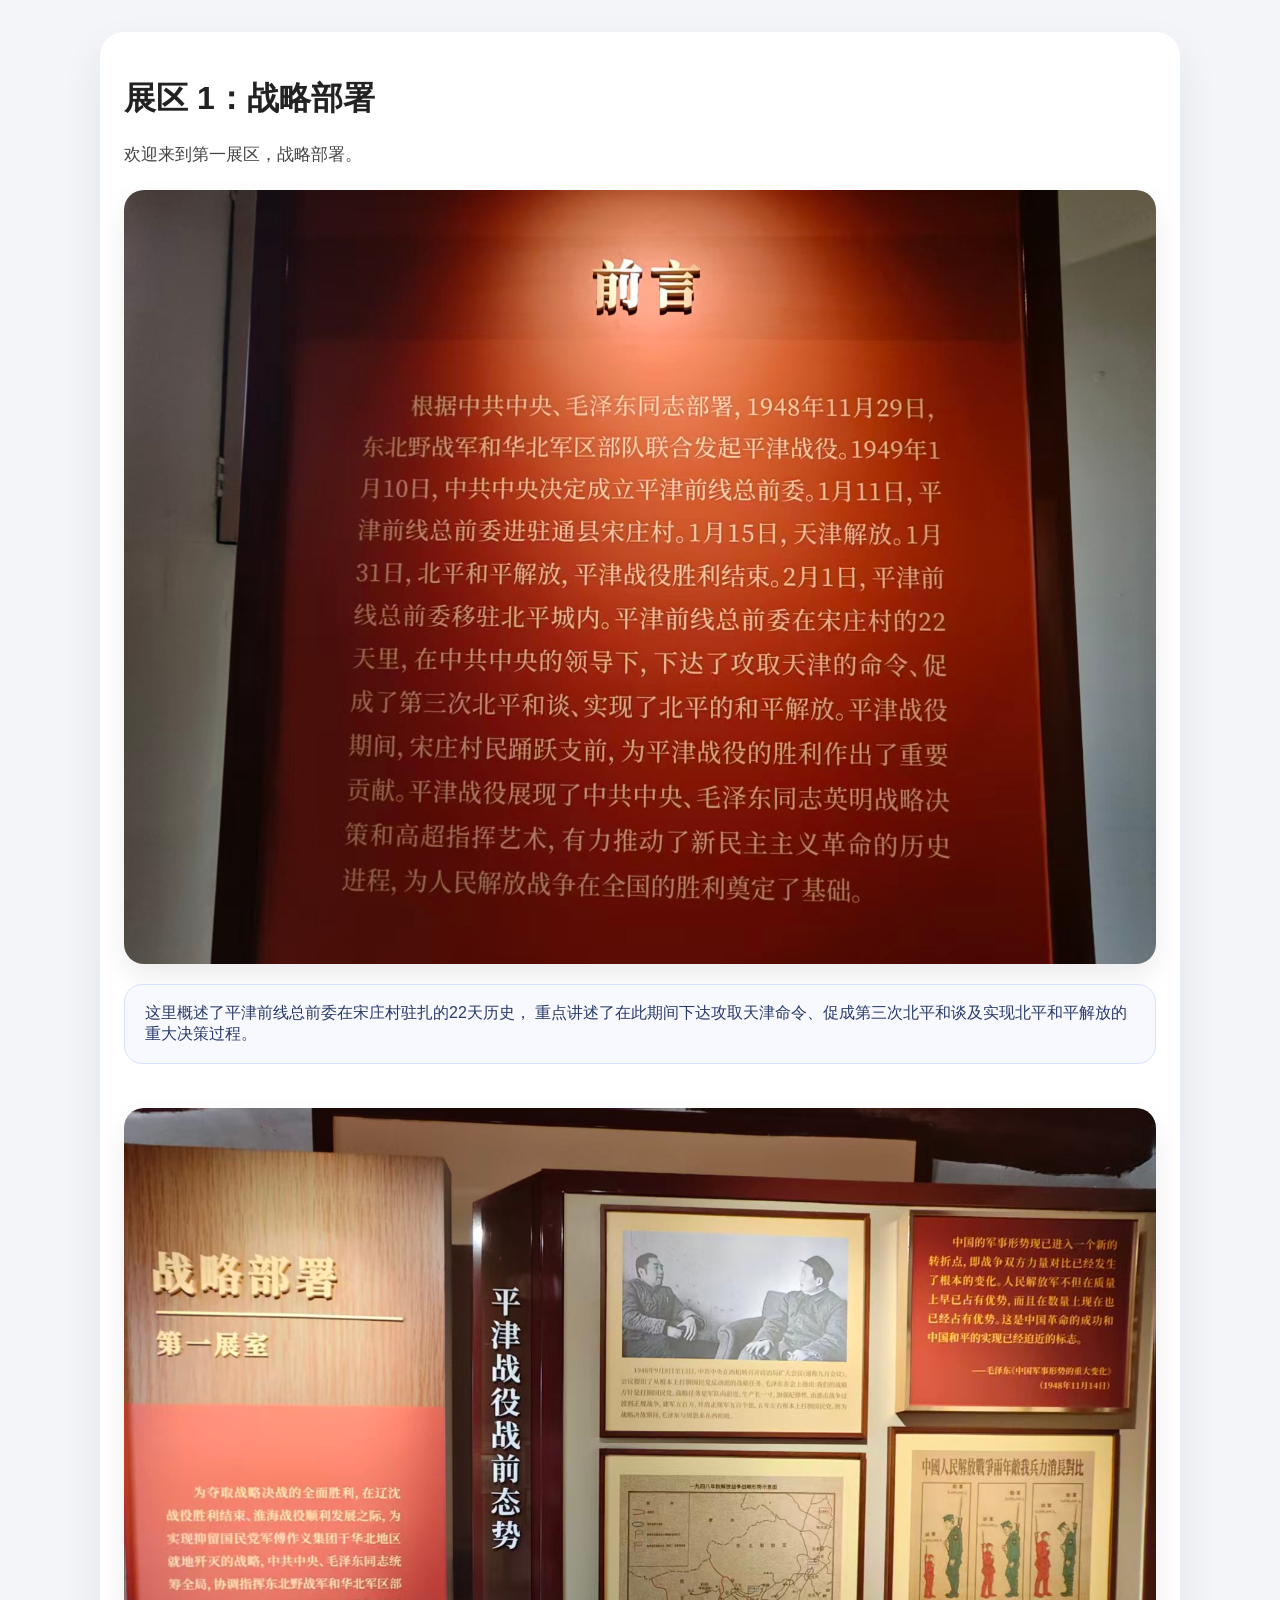
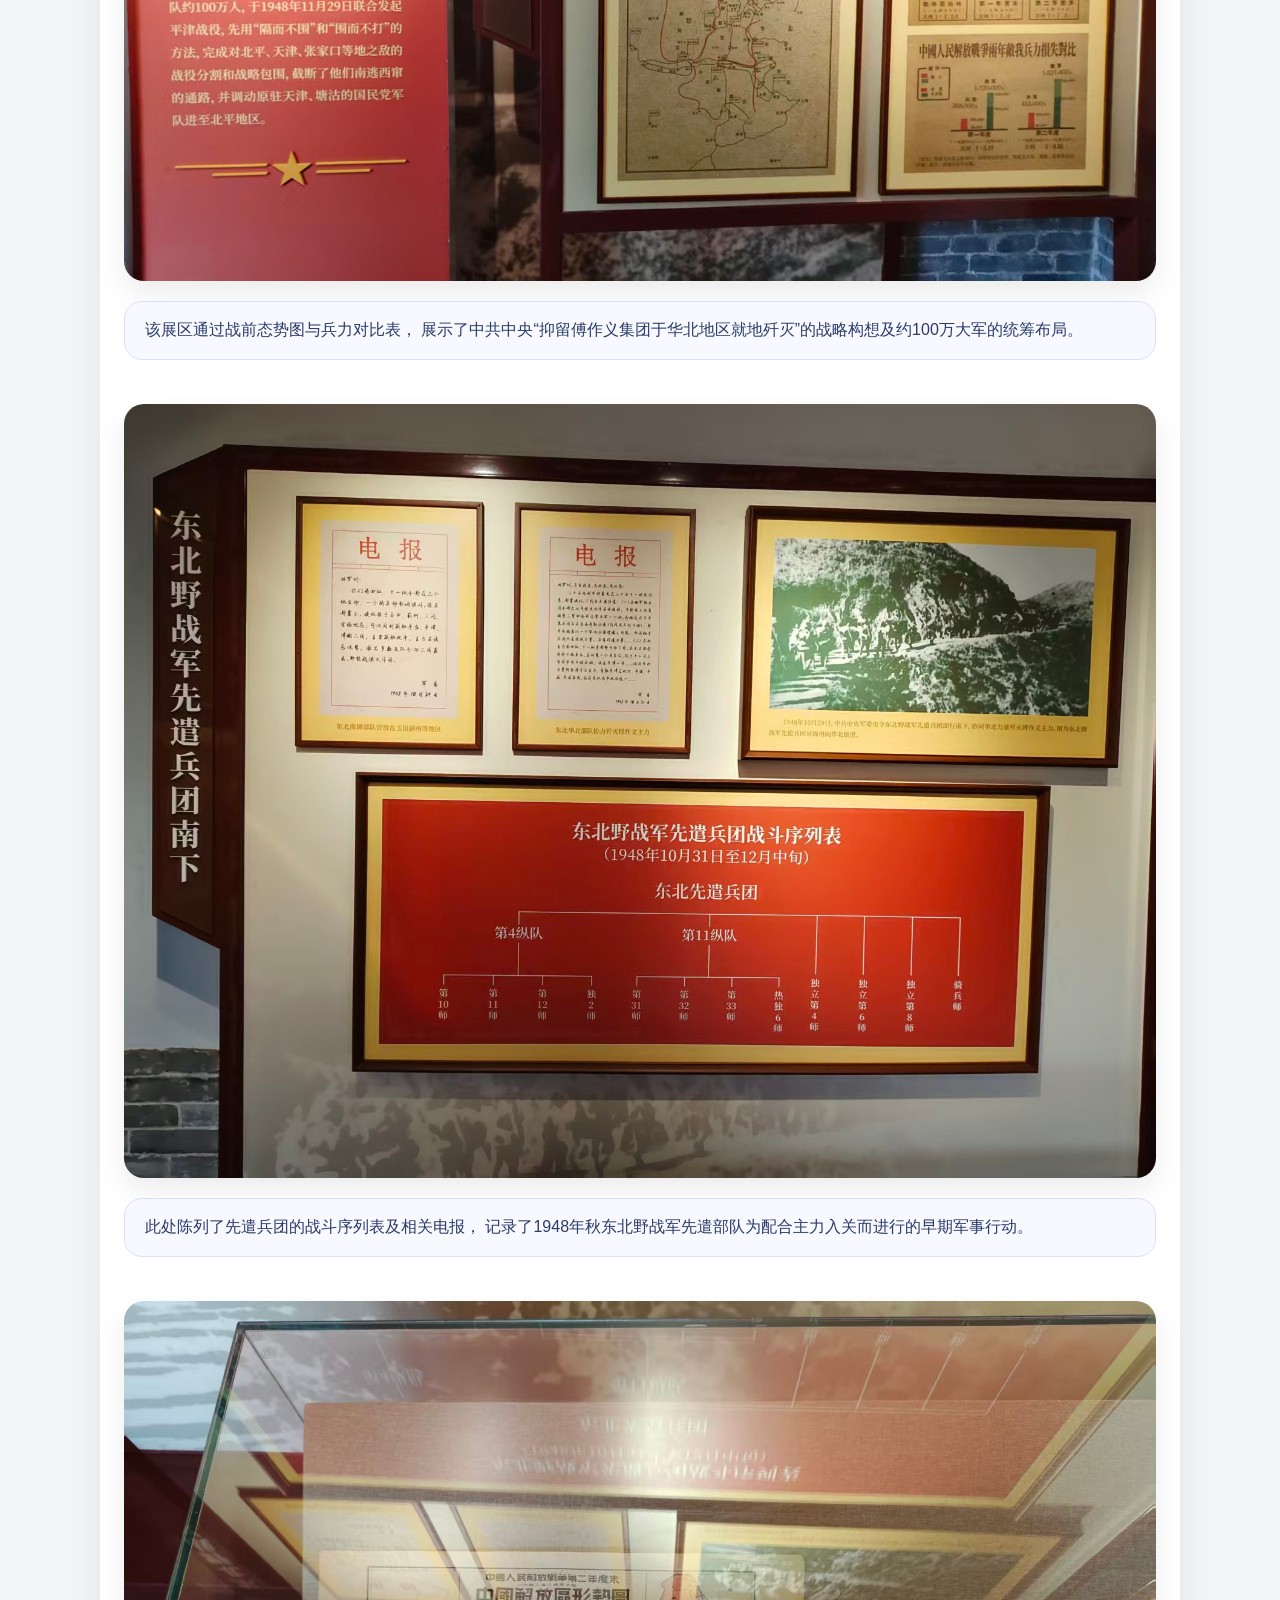
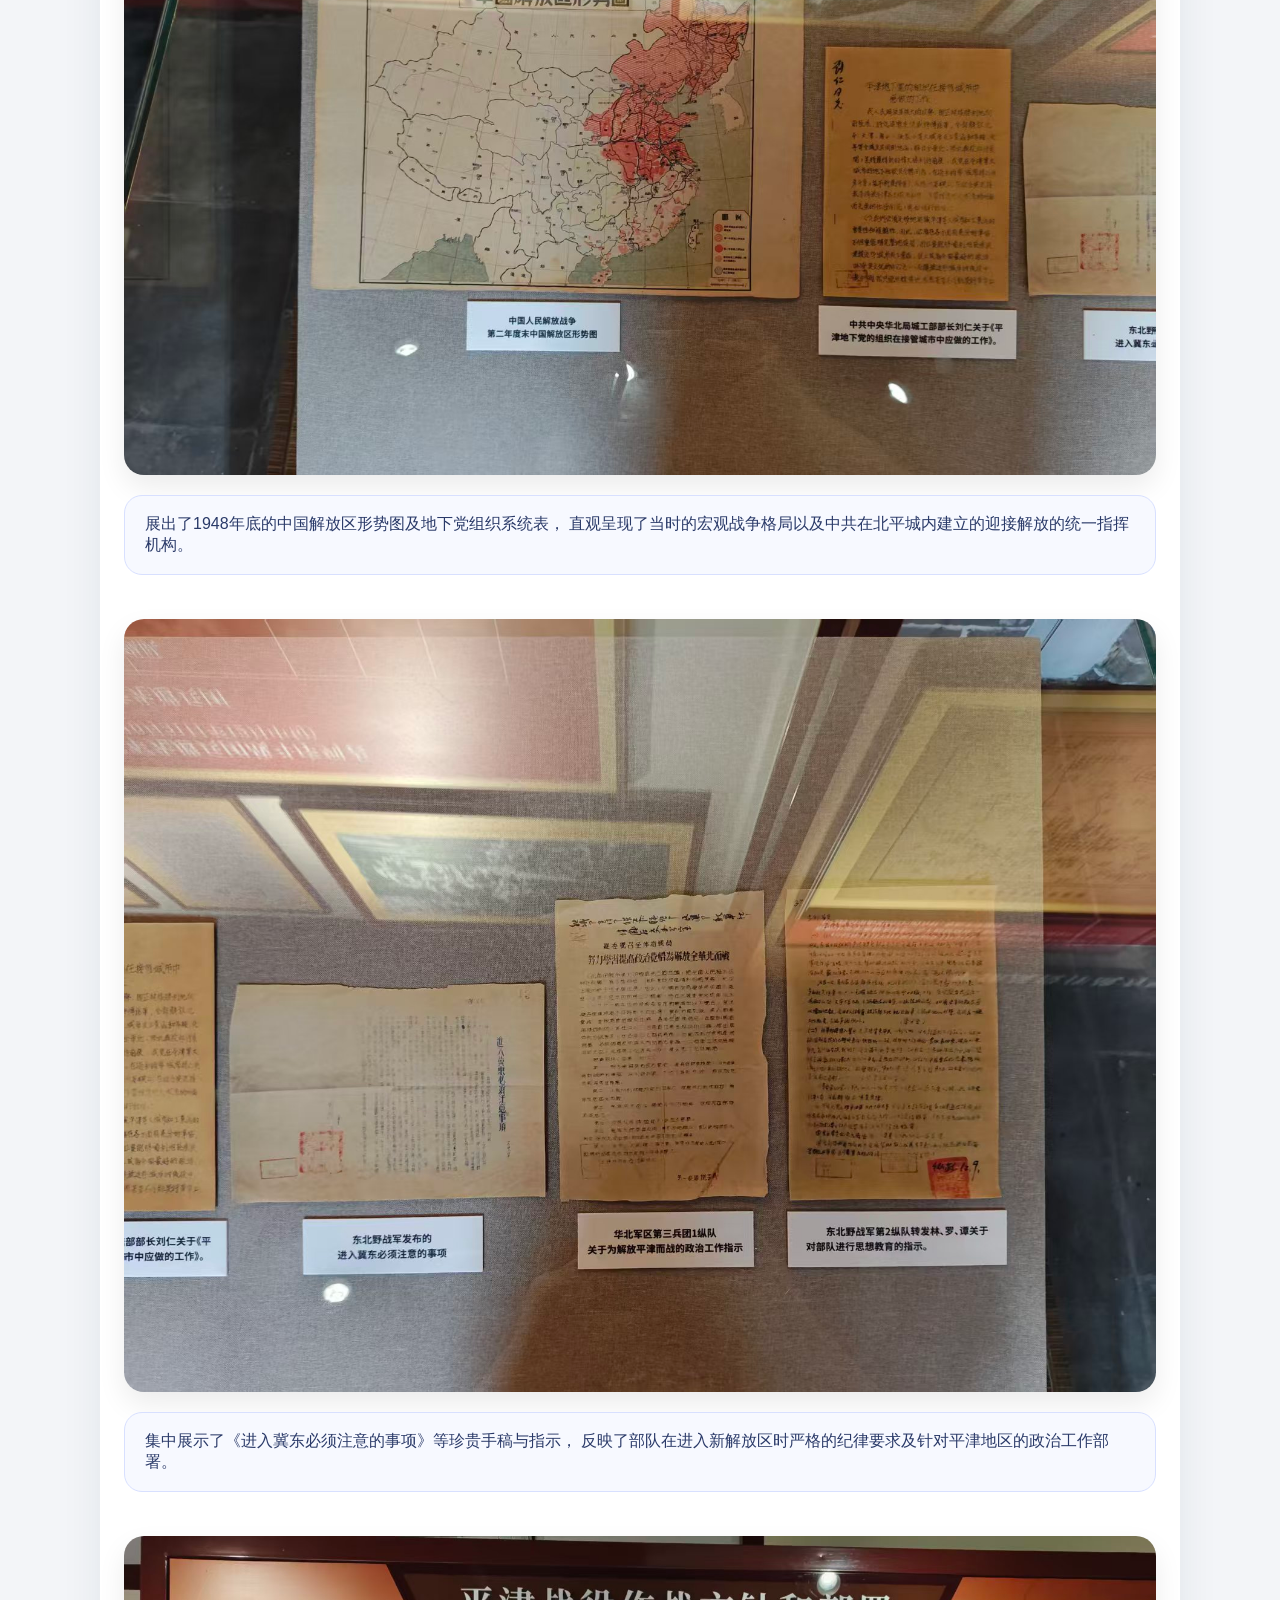
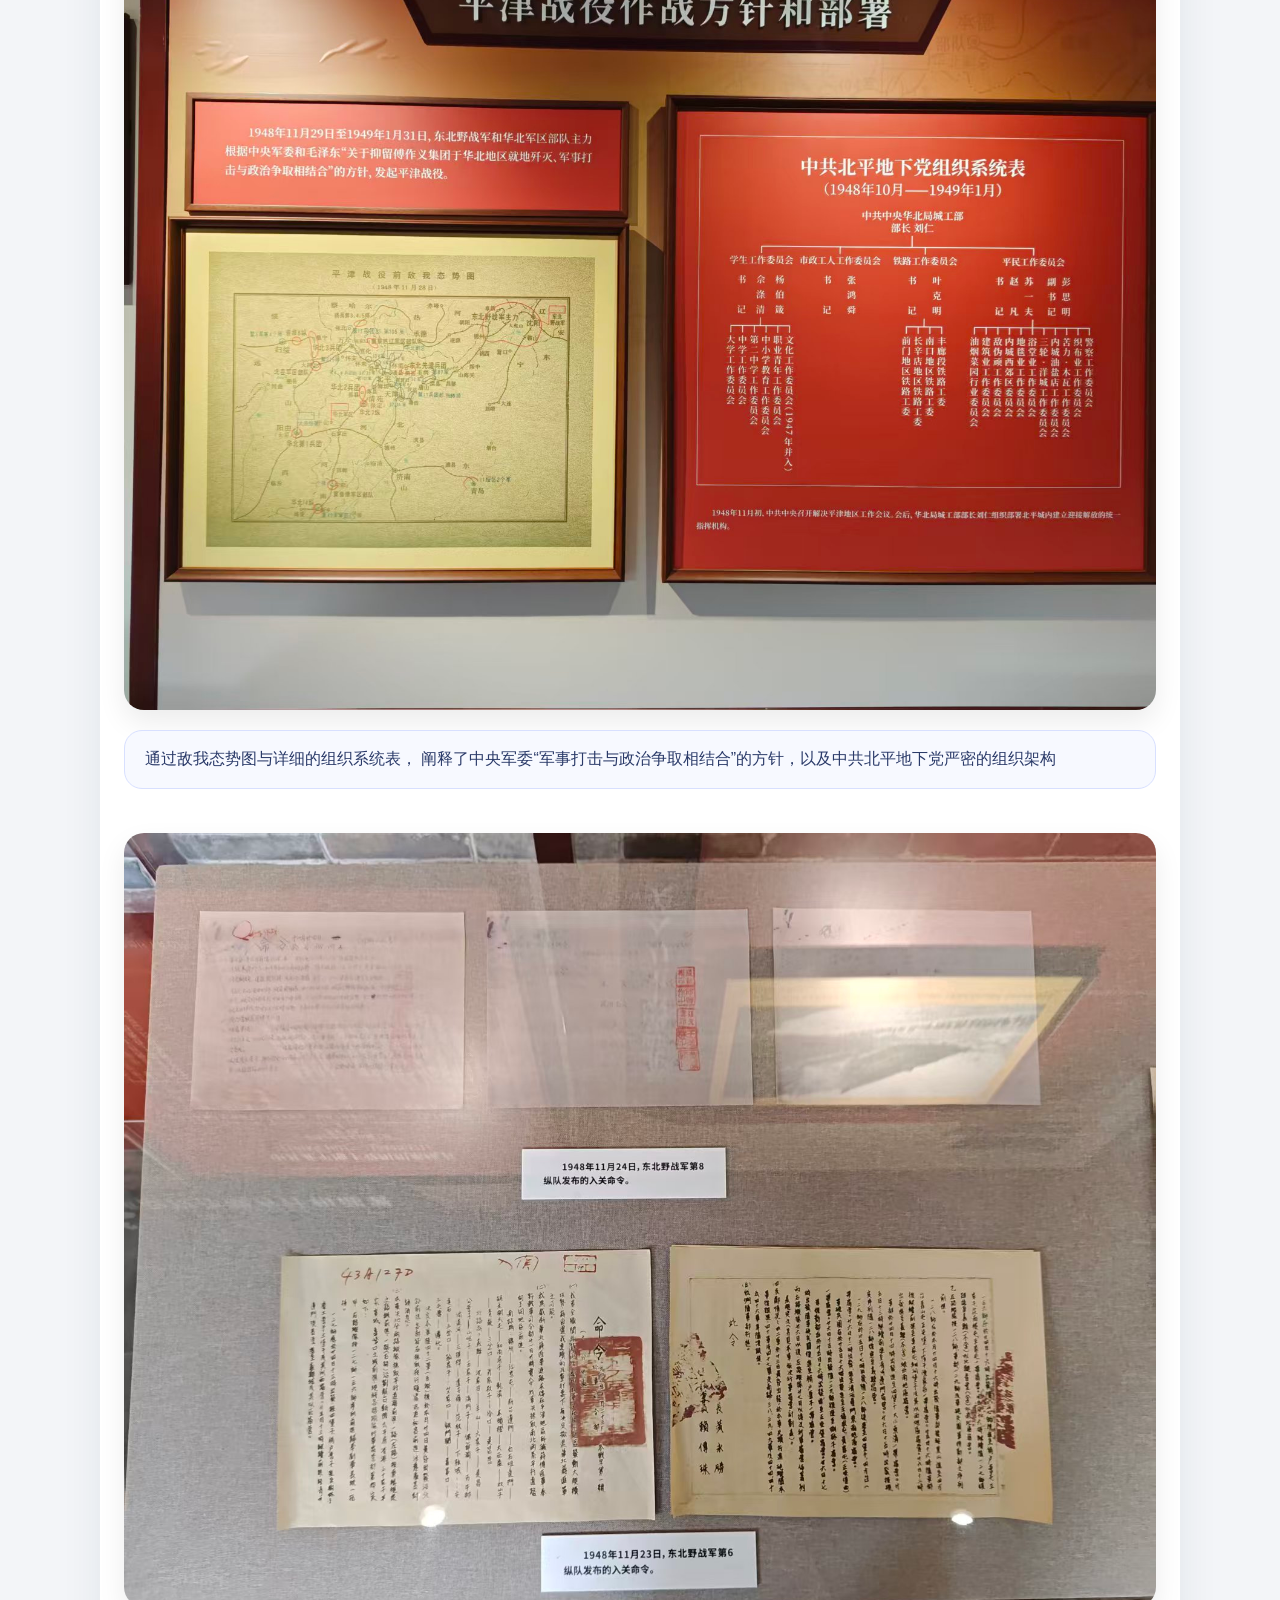
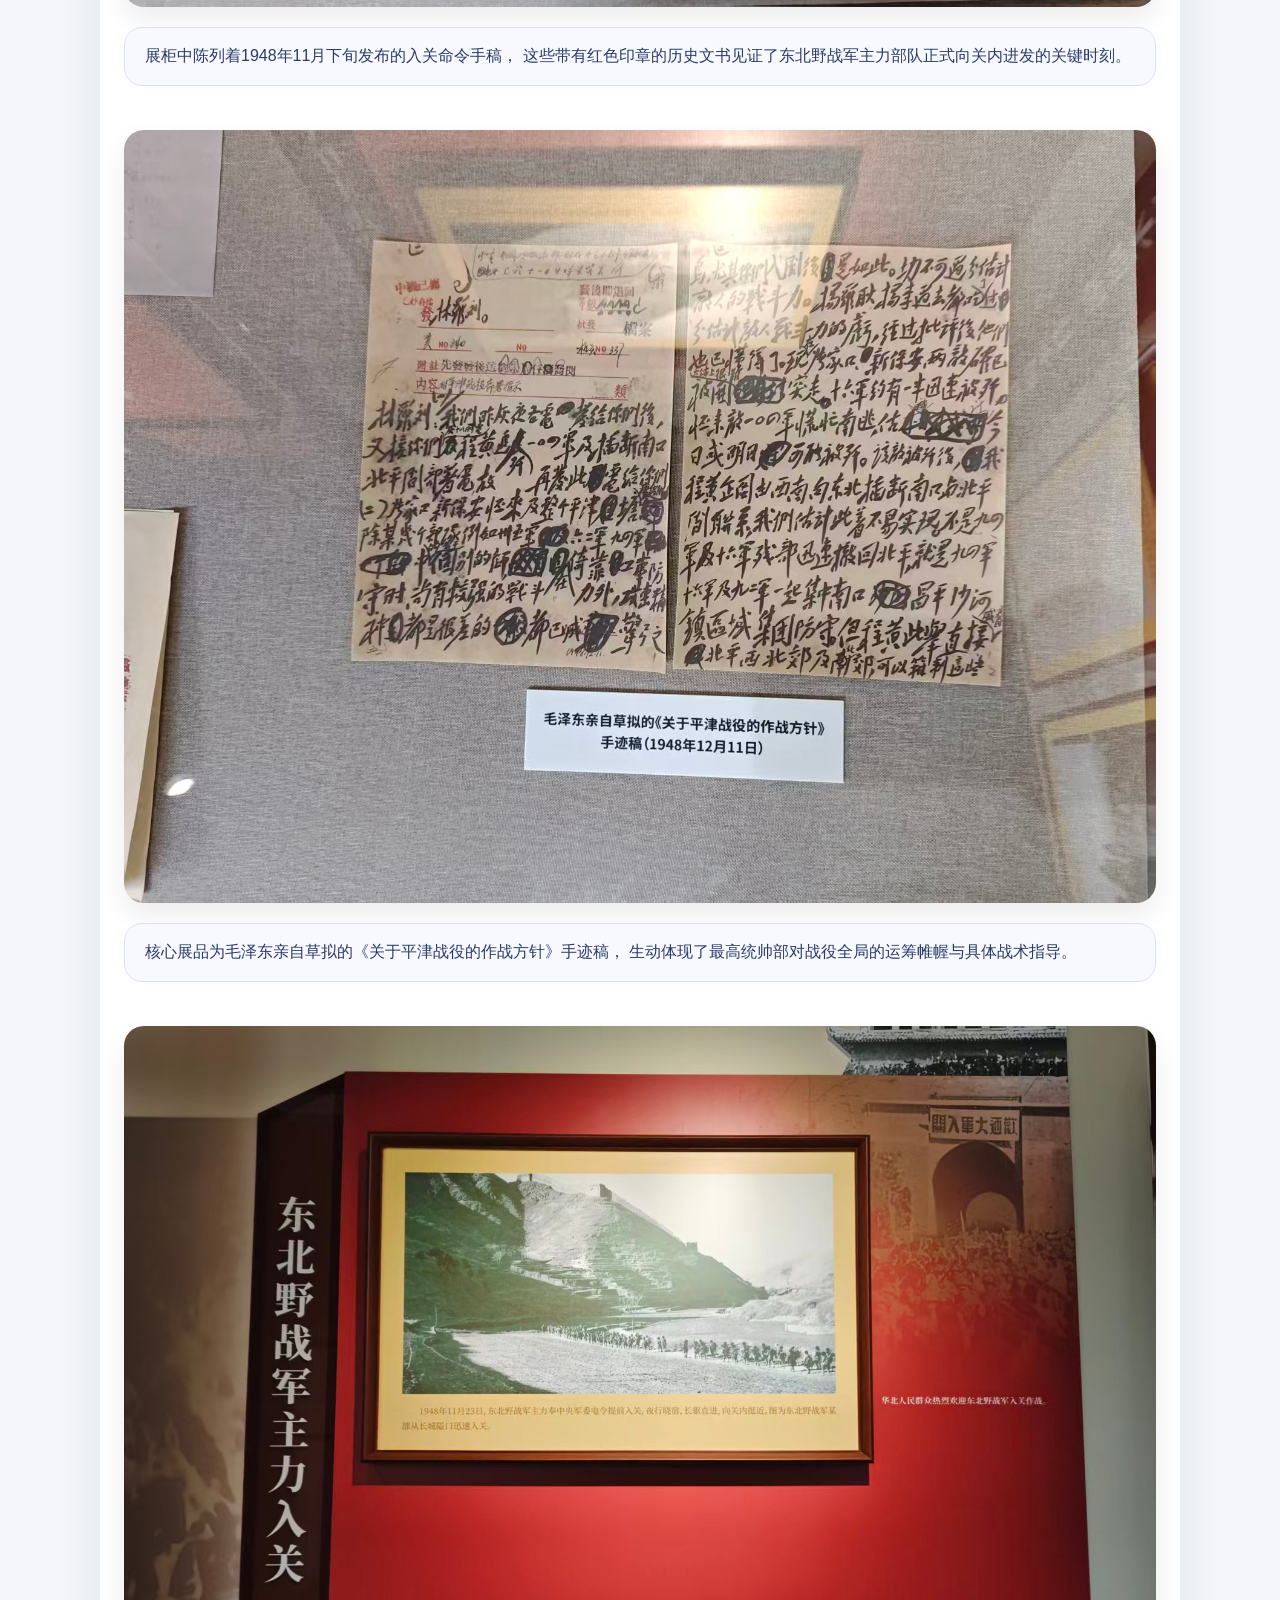
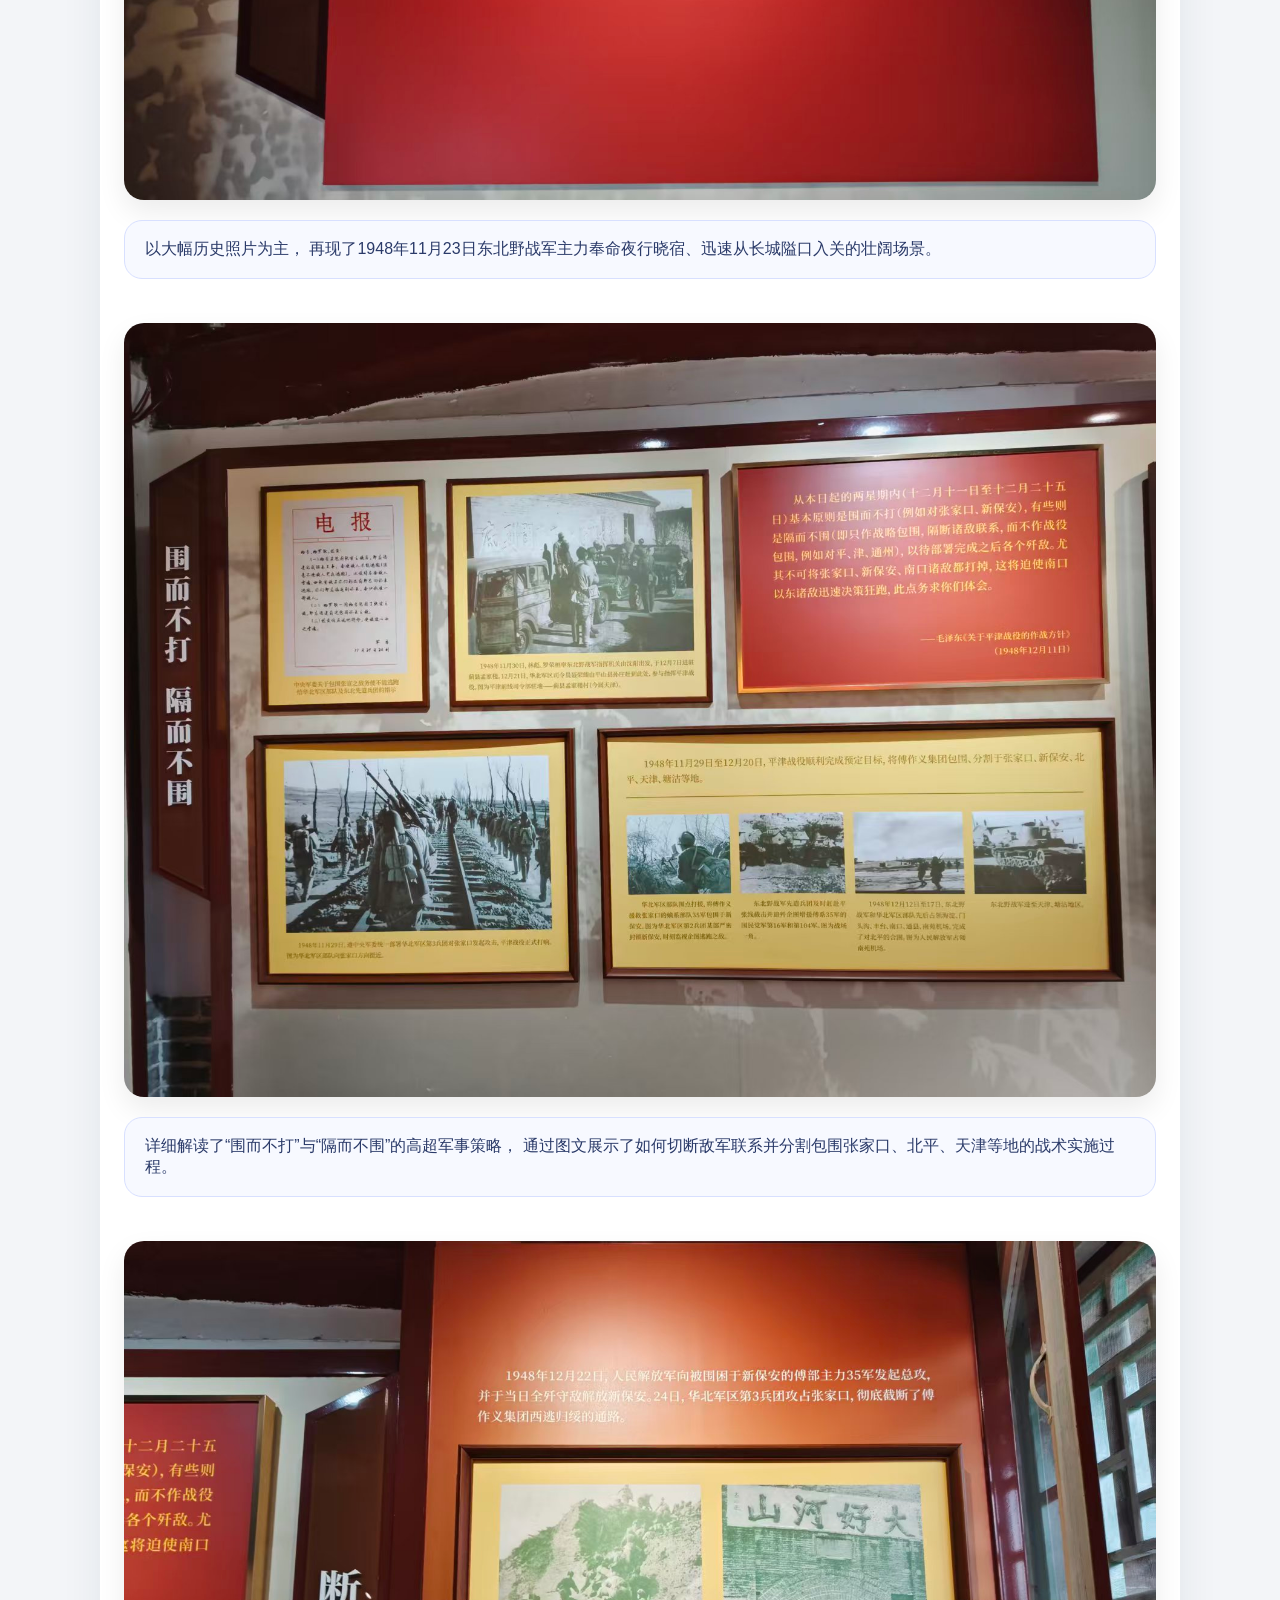
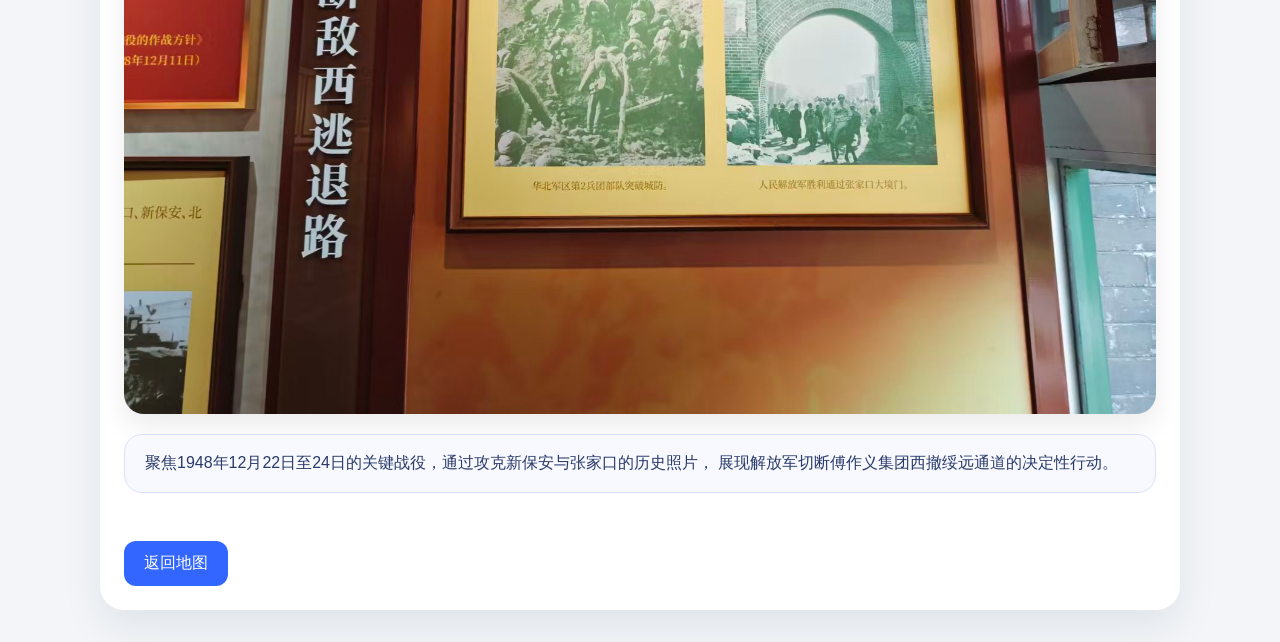
==== page1.html @ 4e849a85 "Add files via upload 宋庄平津战役指挥部" ====
<!DOCTYPE html>
<html lang="zh-CN">
<head>
  <meta charset="UTF-8" />
  <meta name="viewport" content="width=device-width, initial-scale=1.0" />
  <title>第一展区：战略部署</title>
  <link rel="stylesheet" href="styles.css" />
</head>
<body>
  <main class="page-content">
    <h1>展区 1：战略部署</h1>
    <p class="page-intro">欢迎来到第一展区，战略部署。</p>

    <section class="image-column">
      <!-- 0.jpg -->
      <img src="img/展厅1/0.jpg" alt="战略部署 0" />
      <div class="text-box">这里概述了平津前线总前委在宋庄村驻扎的22天历史，
        重点讲述了在此期间下达攻取天津命令、促成第三次北平和谈及实现北平和平解放的重大决策过程。</div>

      <!-- 1.jpg -->
      <img src="img/展厅1/1.jpg" alt="战略部署 1" />
      <div class="text-box">该展区通过战前态势图与兵力对比表，
        展示了中共中央“抑留傅作义集团于华北地区就地歼灭”的战略构想及约100万大军的统筹布局。</div>

      <!-- 2.jpg -->
      <img src="img/展厅1/2.jpg" alt="战略部署 2" />
      <div class="text-box">此处陈列了先遣兵团的战斗序列表及相关电报，
        记录了1948年秋东北野战军先遣部队为配合主力入关而进行的早期军事行动。</div>

      <!-- 3.jpg -->
      <img src="img/展厅1/3.jpg" alt="战略部署 3" />
      <div class="text-box">展出了1948年底的中国解放区形势图及地下党组织系统表，
        直观呈现了当时的宏观战争格局以及中共在北平城内建立的迎接解放的统一指挥机构。</div>

      <!-- 4.jpg -->
      <img src="img/展厅1/4.jpg" alt="战略部署 4" />
      <div class="text-box">集中展示了《进入冀东必须注意的事项》等珍贵手稿与指示，
        反映了部队在进入新解放区时严格的纪律要求及针对平津地区的政治工作部署。</div>

      <!-- 5.jpg -->
      <img src="img/展厅1/5.jpg" alt="战略部署 5" />
      <div class="text-box">通过敌我态势图与详细的组织系统表，
        阐释了中央军委“军事打击与政治争取相结合”的方针，以及中共北平地下党严密的组织架构</div>

      <!-- 6.jpg -->
      <img src="img/展厅1/6.jpg" alt="战略部署 6" />
      <div class="text-box">展柜中陈列着1948年11月下旬发布的入关命令手稿，
        这些带有红色印章的历史文书见证了东北野战军主力部队正式向关内进发的关键时刻。</div>

      <!-- 7.jpg -->
      <img src="img/展厅1/7.jpg" alt="战略部署 7" />
      <div class="text-box">核心展品为毛泽东亲自草拟的《关于平津战役的作战方针》手迹稿，
        生动体现了最高统帅部对战役全局的运筹帷幄与具体战术指导。</div>

      <!-- 8.jpg -->
      <img src="img/展厅1/8.jpg" alt="战略部署 8" />
      <div class="text-box">以大幅历史照片为主，
        再现了1948年11月23日东北野战军主力奉命夜行晓宿、迅速从长城隘口入关的壮阔场景。</div>

      <!-- 9.jpg -->
      <img src="img/展厅1/9.jpg" alt="战略部署 9" />
      <div class="text-box">详细解读了“围而不打”与“隔而不围”的高超军事策略，
        通过图文展示了如何切断敌军联系并分割包围张家口、北平、天津等地的战术实施过程。</div>

      <!-- 10.jpg -->
      <img src="img/展厅1/10.jpg" alt="战略部署 10" />
      <div class="text-box">聚焦1948年12月22日至24日的关键战役，通过攻克新保安与张家口的历史照片，
        展现解放军切断傅作义集团西撤绥远通道的决定性行动。</div>
    </section>

    
    <a href="index.html">返回地图</a>
  </main>
</body>
</html>
---- styles.css ----
* {
  box-sizing: border-box;
}
body {
  margin: 0;
  font-family: "Segoe UI", Tahoma, Geneva, Verdana, sans-serif;
  background: #f3f5f8;
  color: #222;
}
main {
  max-width: 1080px;
  margin: 32px auto;
  padding: 16px;
}
.page-content {
  background: #fff;
  border-radius: 24px;
  padding: 24px;
  box-shadow: 0 18px 40px rgba(18, 45, 81, 0.08);
}
.page-intro {
  margin-top: 8px;
  margin-bottom: 24px;
  font-size: 1.05rem;
  color: #444;
}
.image-column {
  display: flex;
  flex-direction: column;
  gap: 20px;
  margin-bottom: 24px;
}
.image-column img {
  width: 100%;
  border-radius: 20px;
  object-fit: cover;
  box-shadow: 0 12px 28px rgba(0, 0, 0, 0.08);
}
.text-box {
  padding: 18px 20px;
  background: #f7f9ff;
  border: 1px solid #d8e0ff;
  border-radius: 18px;
  color: #2a3a69;
  font-size: 1rem;
  margin-bottom: 24px;
}
.page-content a {
  display: inline-block;
  padding: 12px 20px;
  border-radius: 12px;
  background: #3366ff;
  color: #fff;
  text-decoration: none;
}
.page-card {
  display: flex;
  flex-wrap: wrap;
  gap: 24px;
  align-items: center;
}
.page-card img {
  width: 100%;
  max-width: 520px;
  border-radius: 20px;
  object-fit: cover;
  box-shadow: 0 12px 28px rgba(0, 0, 0, 0.08);
}
.page-text {
  flex: 1;
  min-width: 280px;
}
.page-text h1 {
  margin-bottom: 12px;
}
.page-text p {
  margin: 16px 0;
  line-height: 1.8;
  color: #444;
}
.page-text a {
  display: inline-block;
  margin-top: 12px;
  padding: 12px 20px;
  border-radius: 12px;
  background: #3366ff;
  color: #fff;
  text-decoration: none;
}
@media (max-width: 800px) {
  .page-card {
    flex-direction: column;
  }
}
.canvas-container {
  background: #fff;
  padding: 16px;
  border-radius: 16px;
  box-shadow: 0 10px 25px rgba(0, 0, 0, 0.08);
}
canvas {
  width: 100%;
  height: auto;
  border: 1px solid #ddd;
  border-radius: 8px;
  display: block;
}
.legend {
  margin-top: 24px;
  padding: 16px;
  background: #fff;
  border-radius: 16px;
  box-shadow: 0 8px 18px rgba(0, 0, 0, 0.06);
}
.legend ol {
  padding-left: 20px;
}
.legend li {
  margin-bottom: 8px;
}
@media (max-width: 800px) {
  main {
    margin: 16px;
  }
}
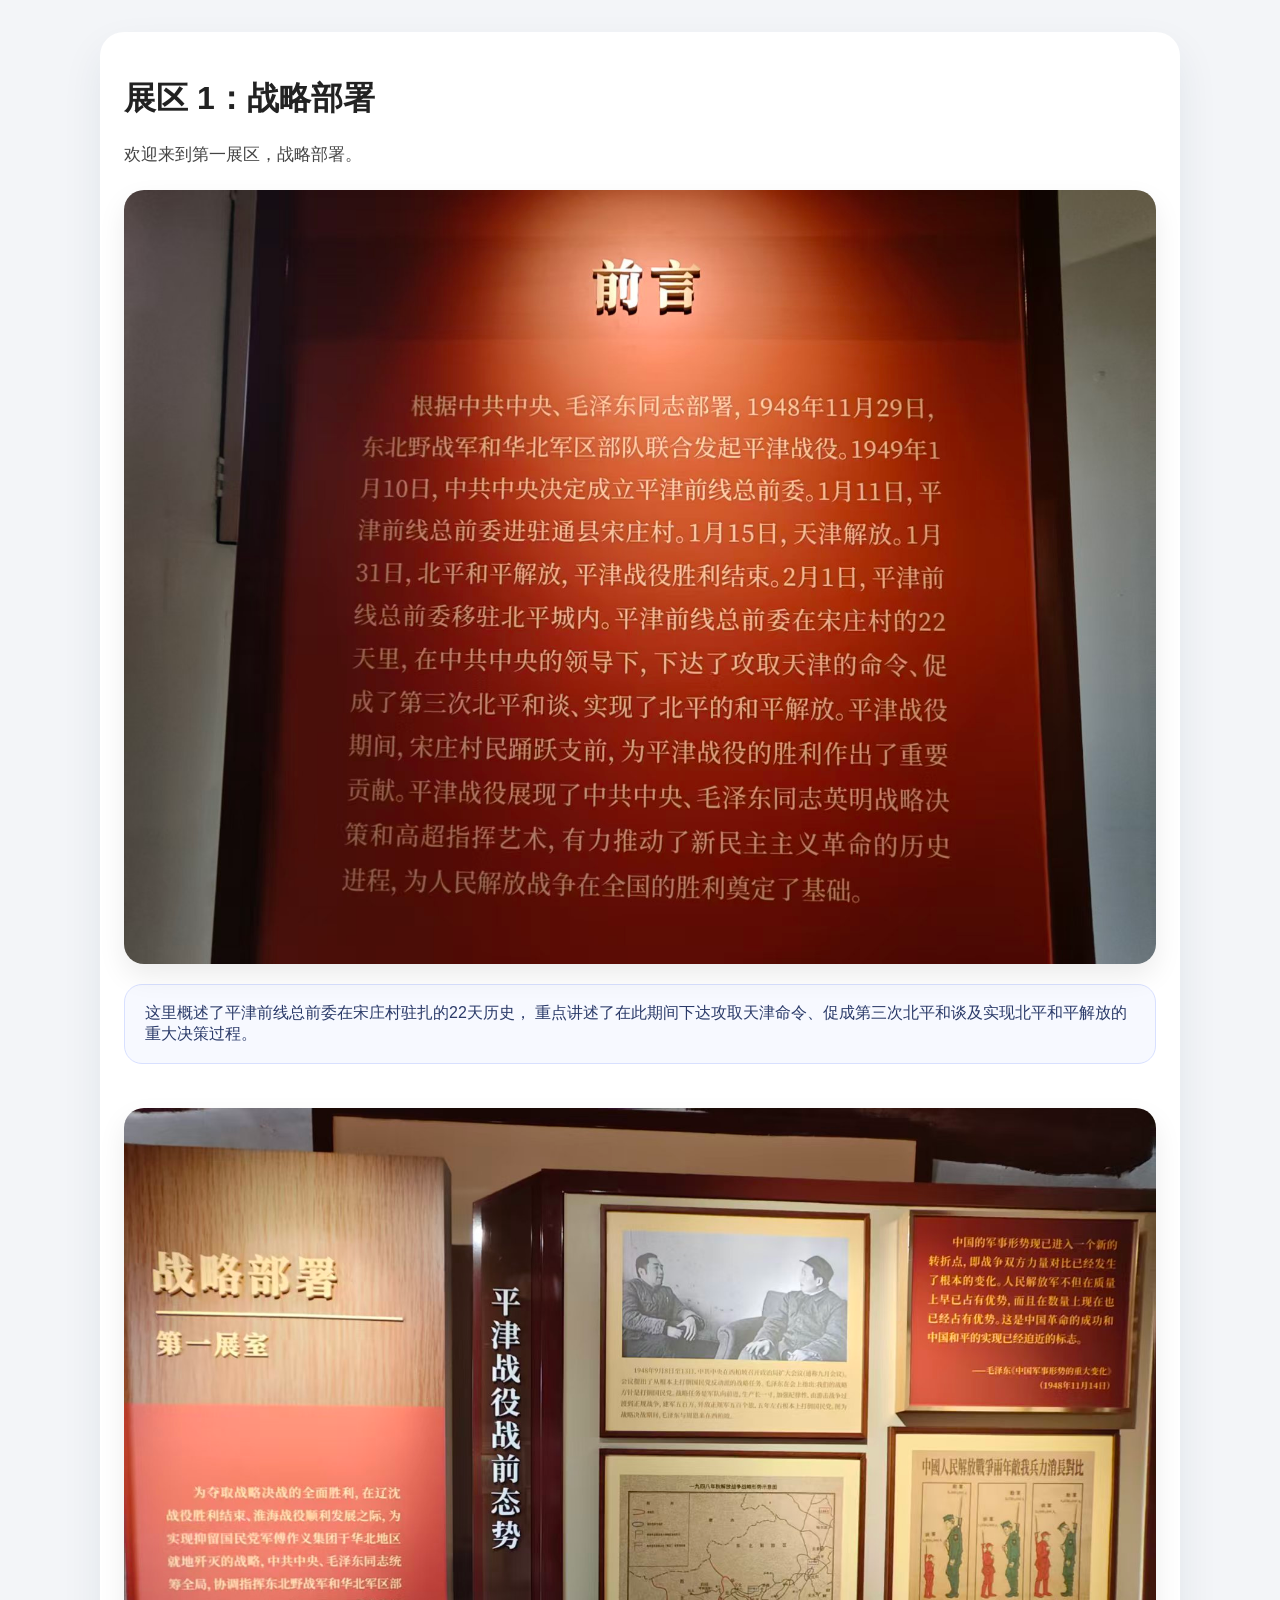
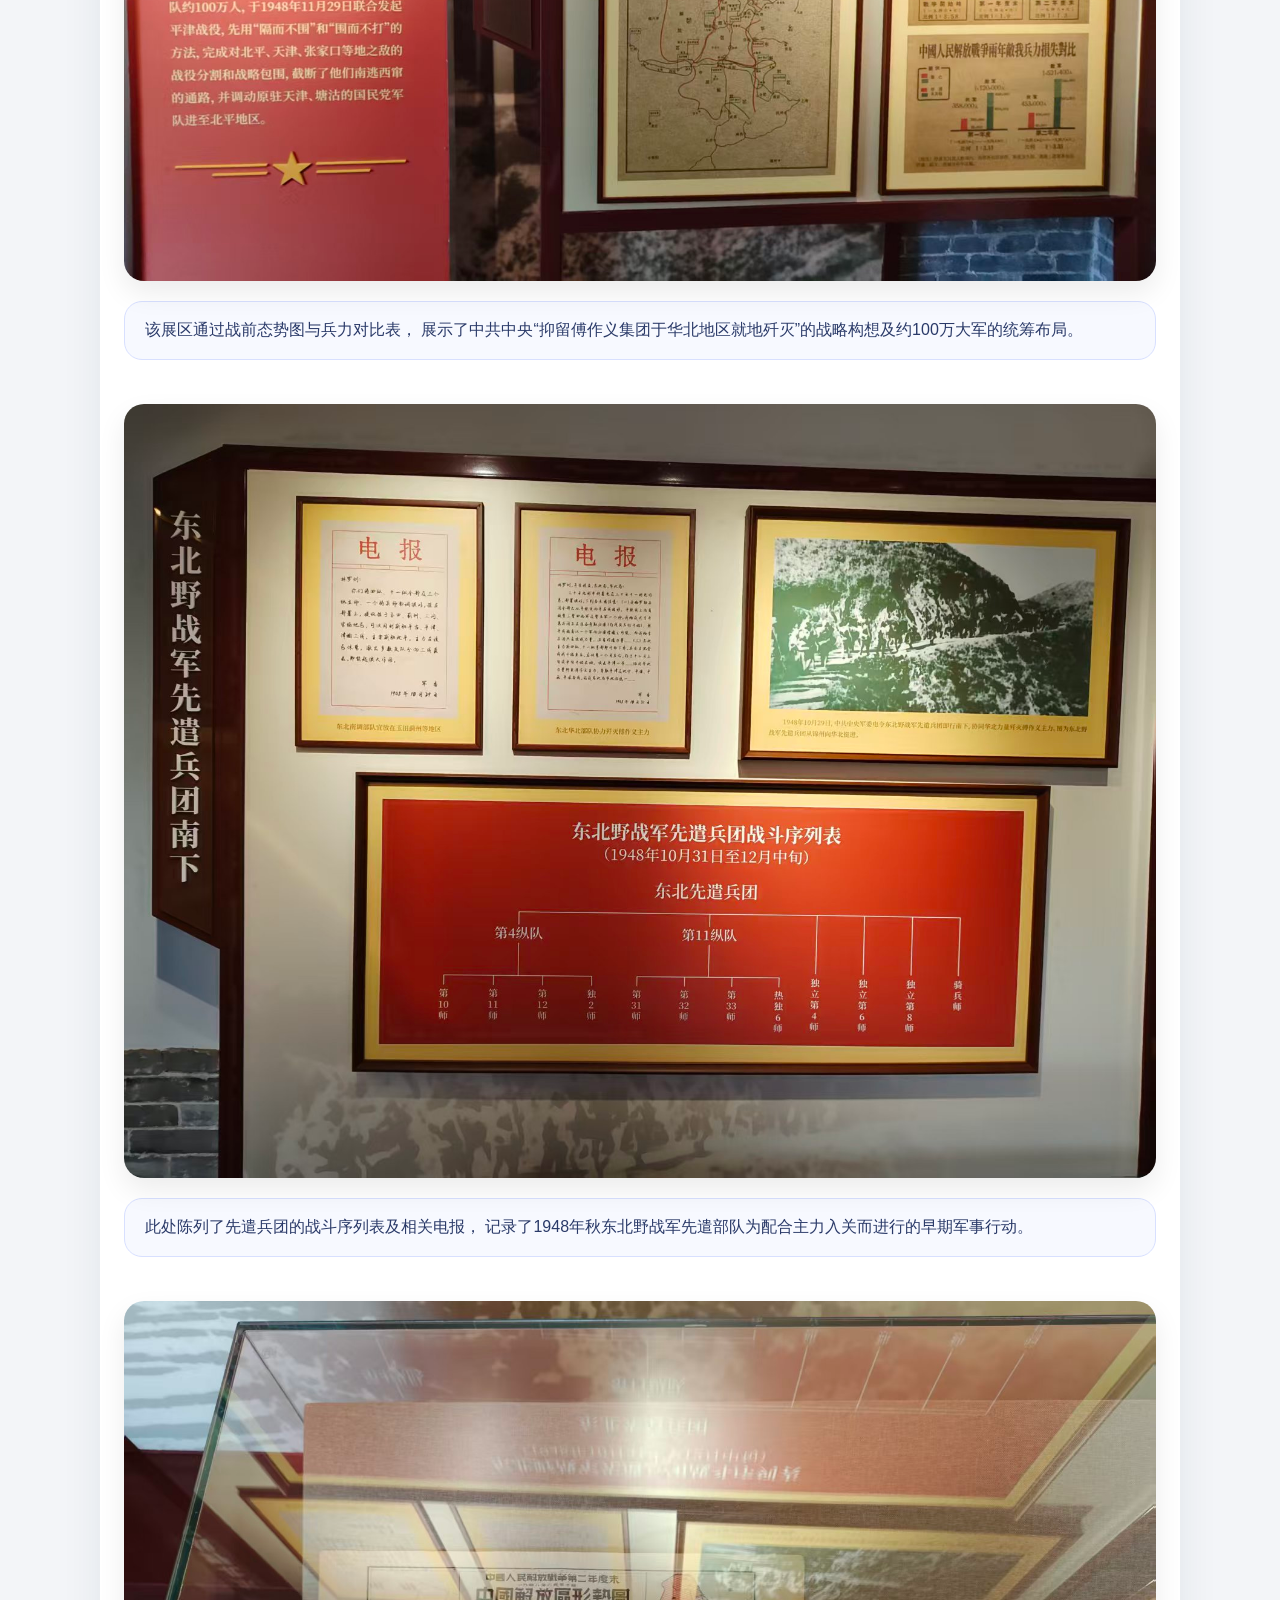
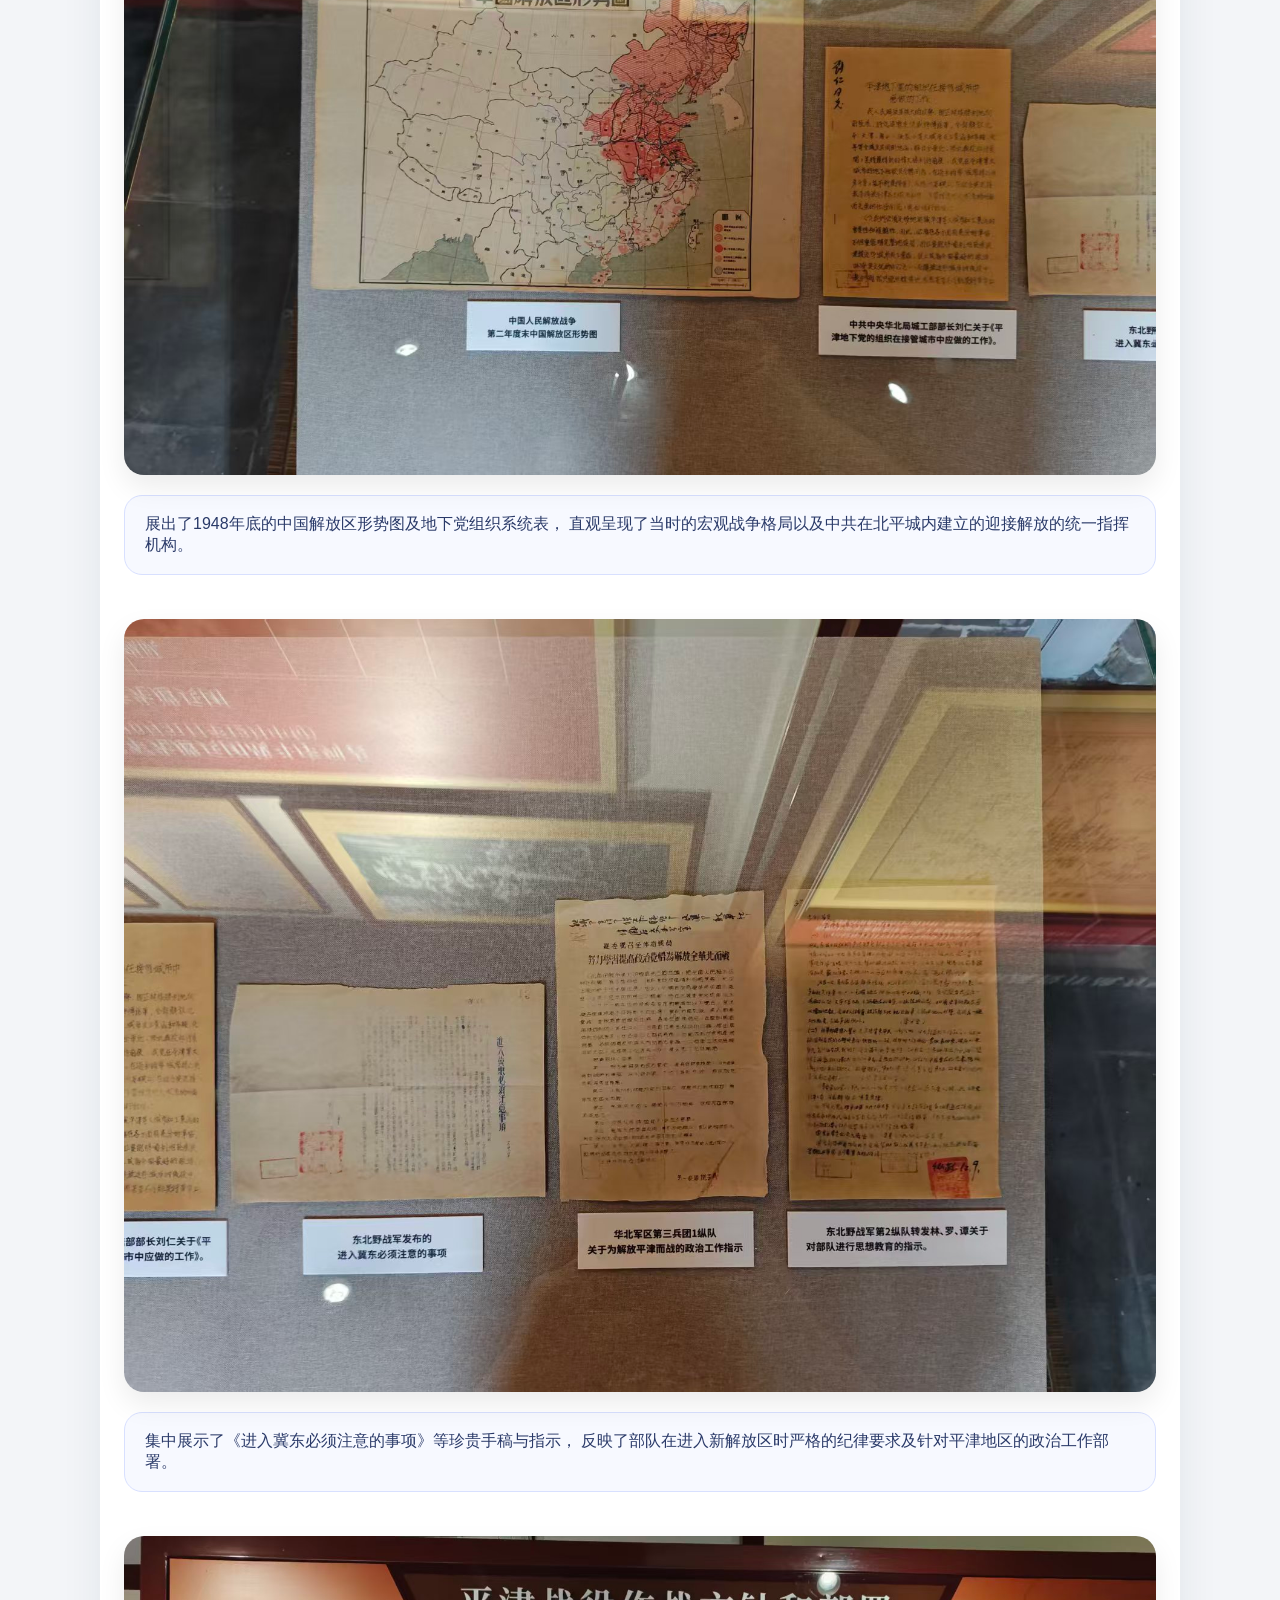
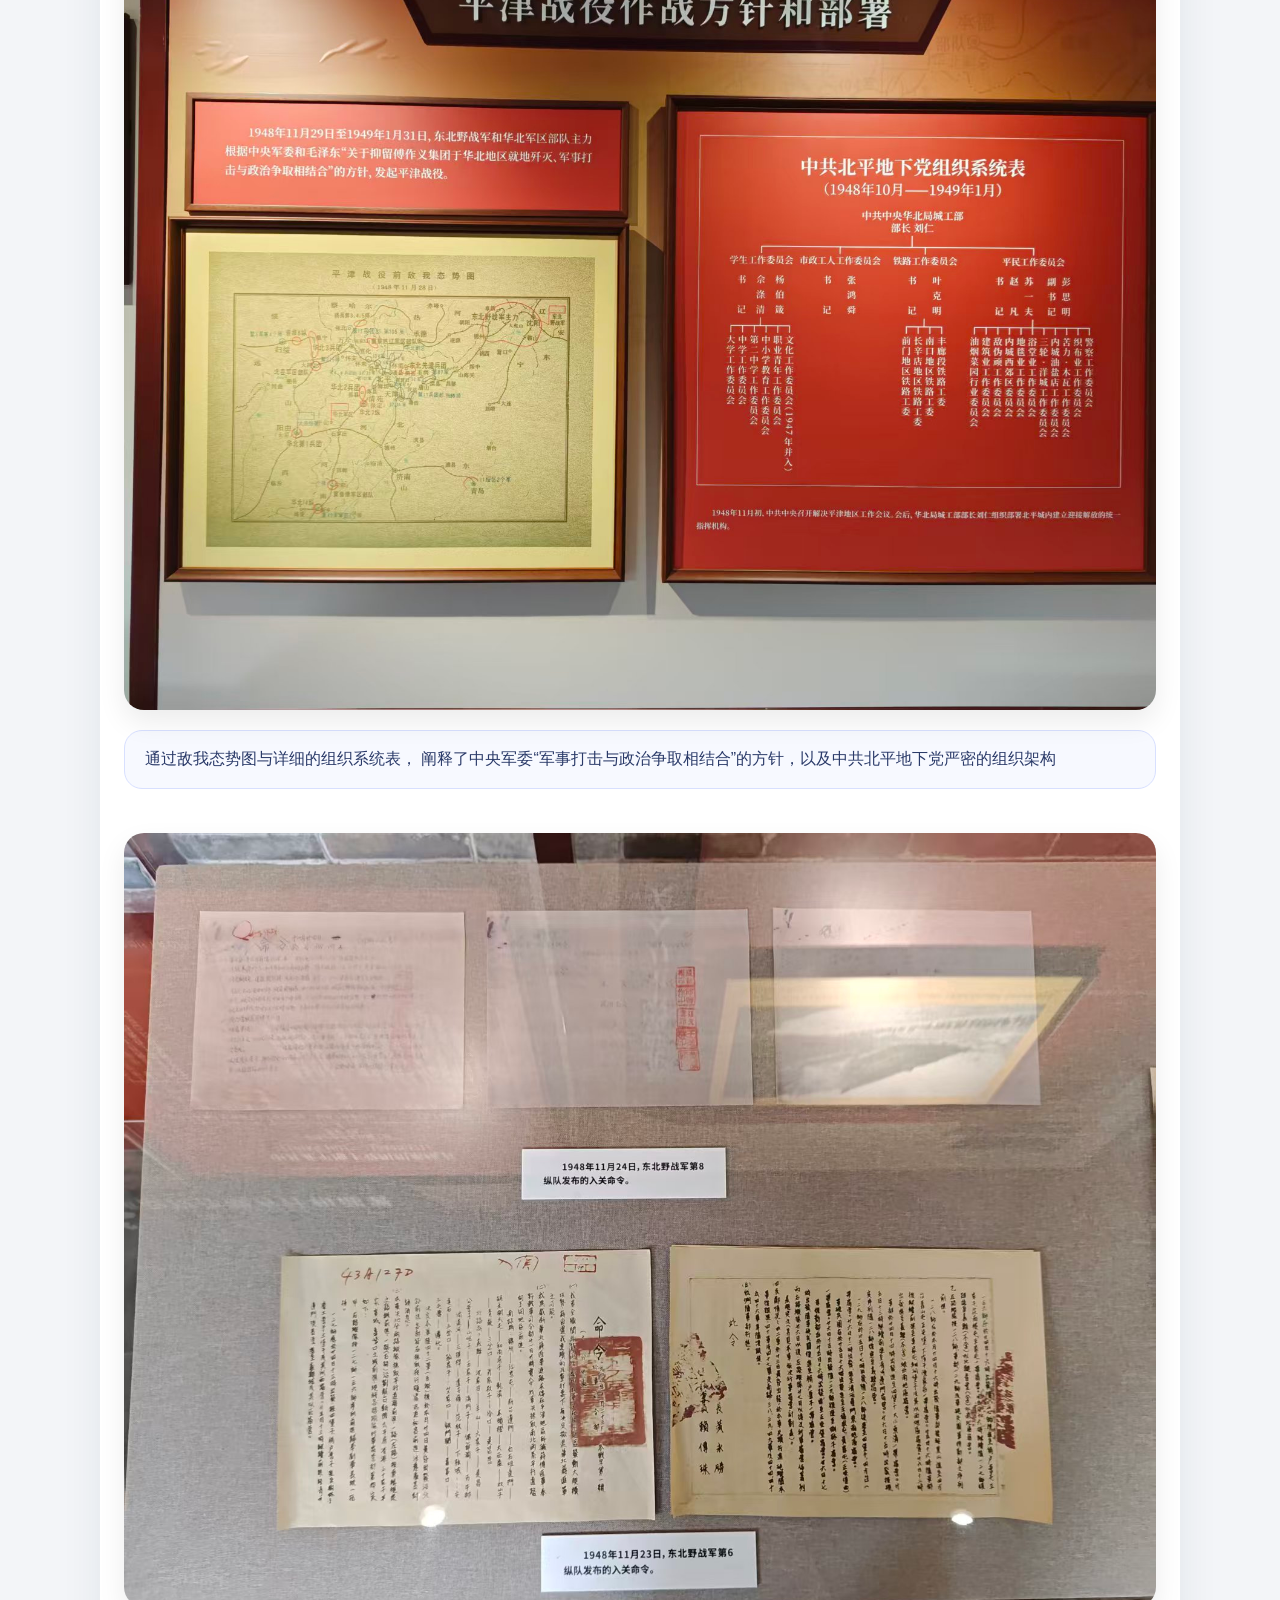
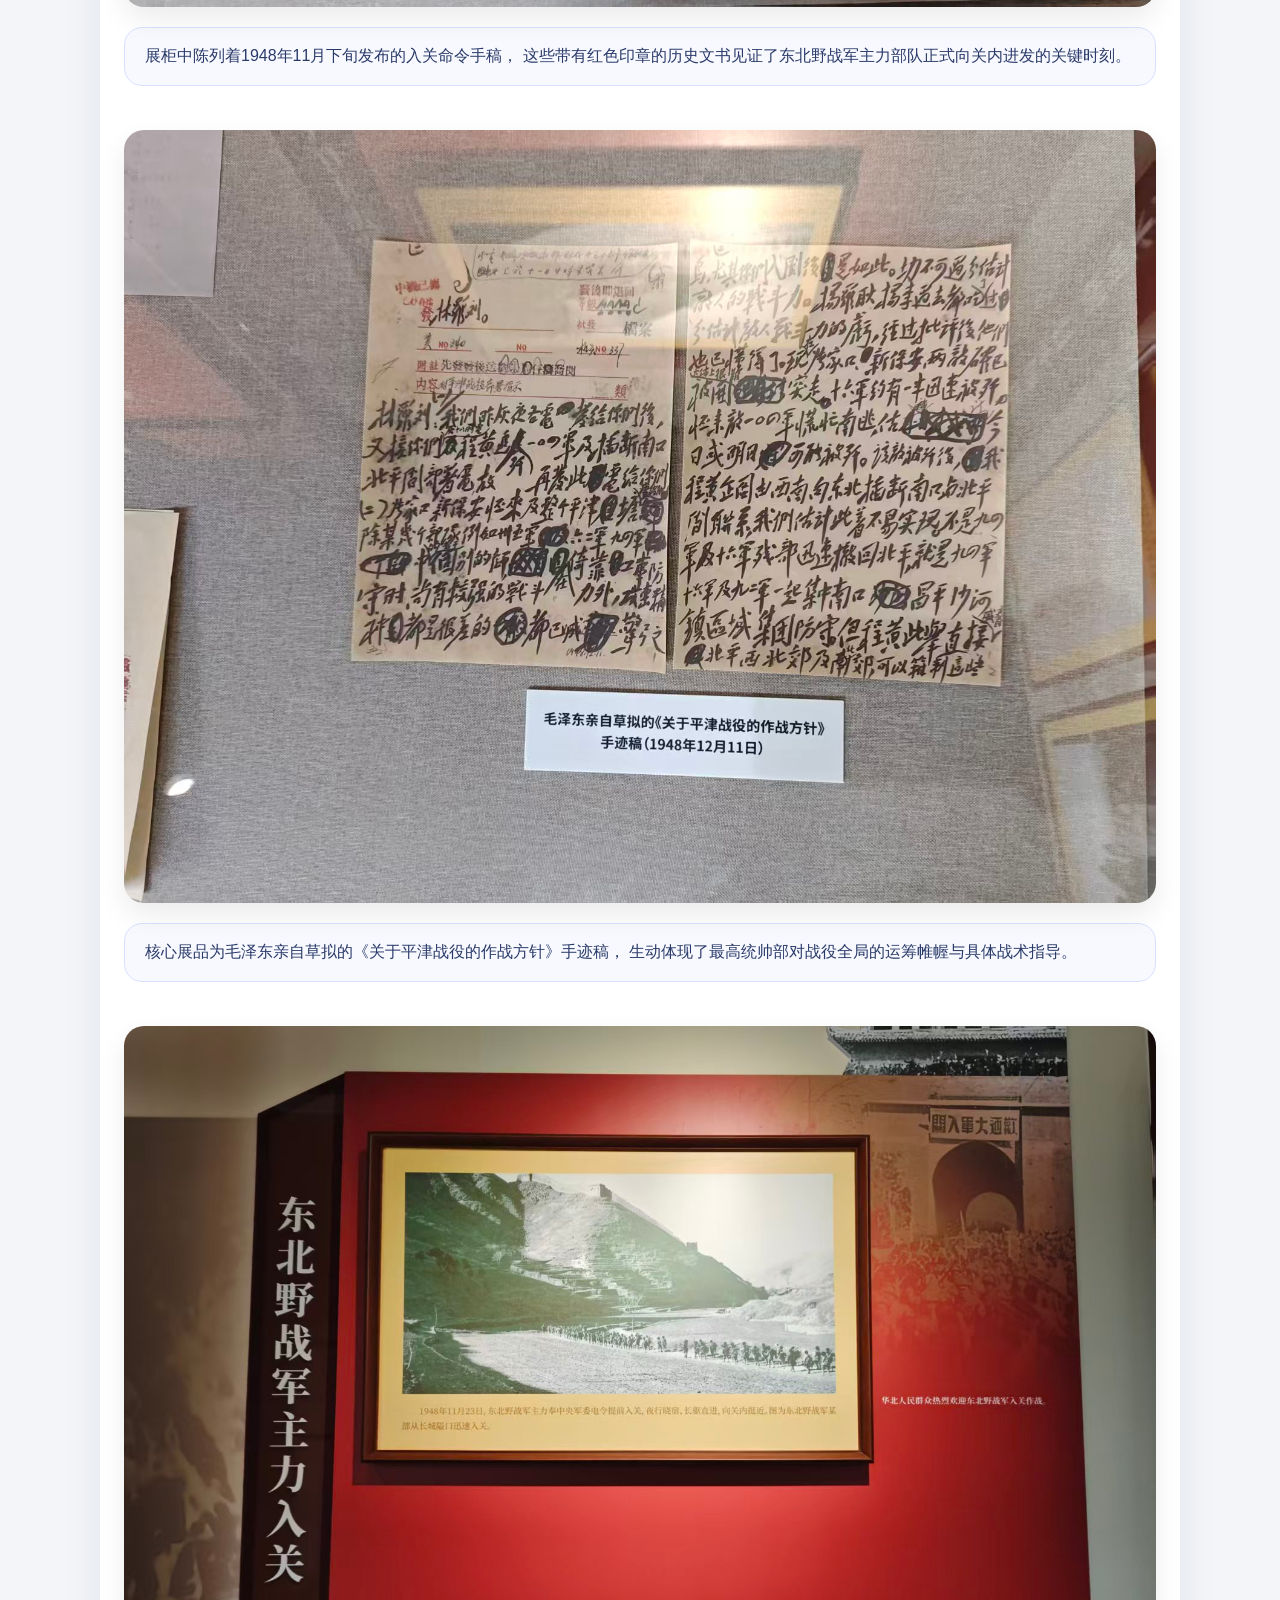
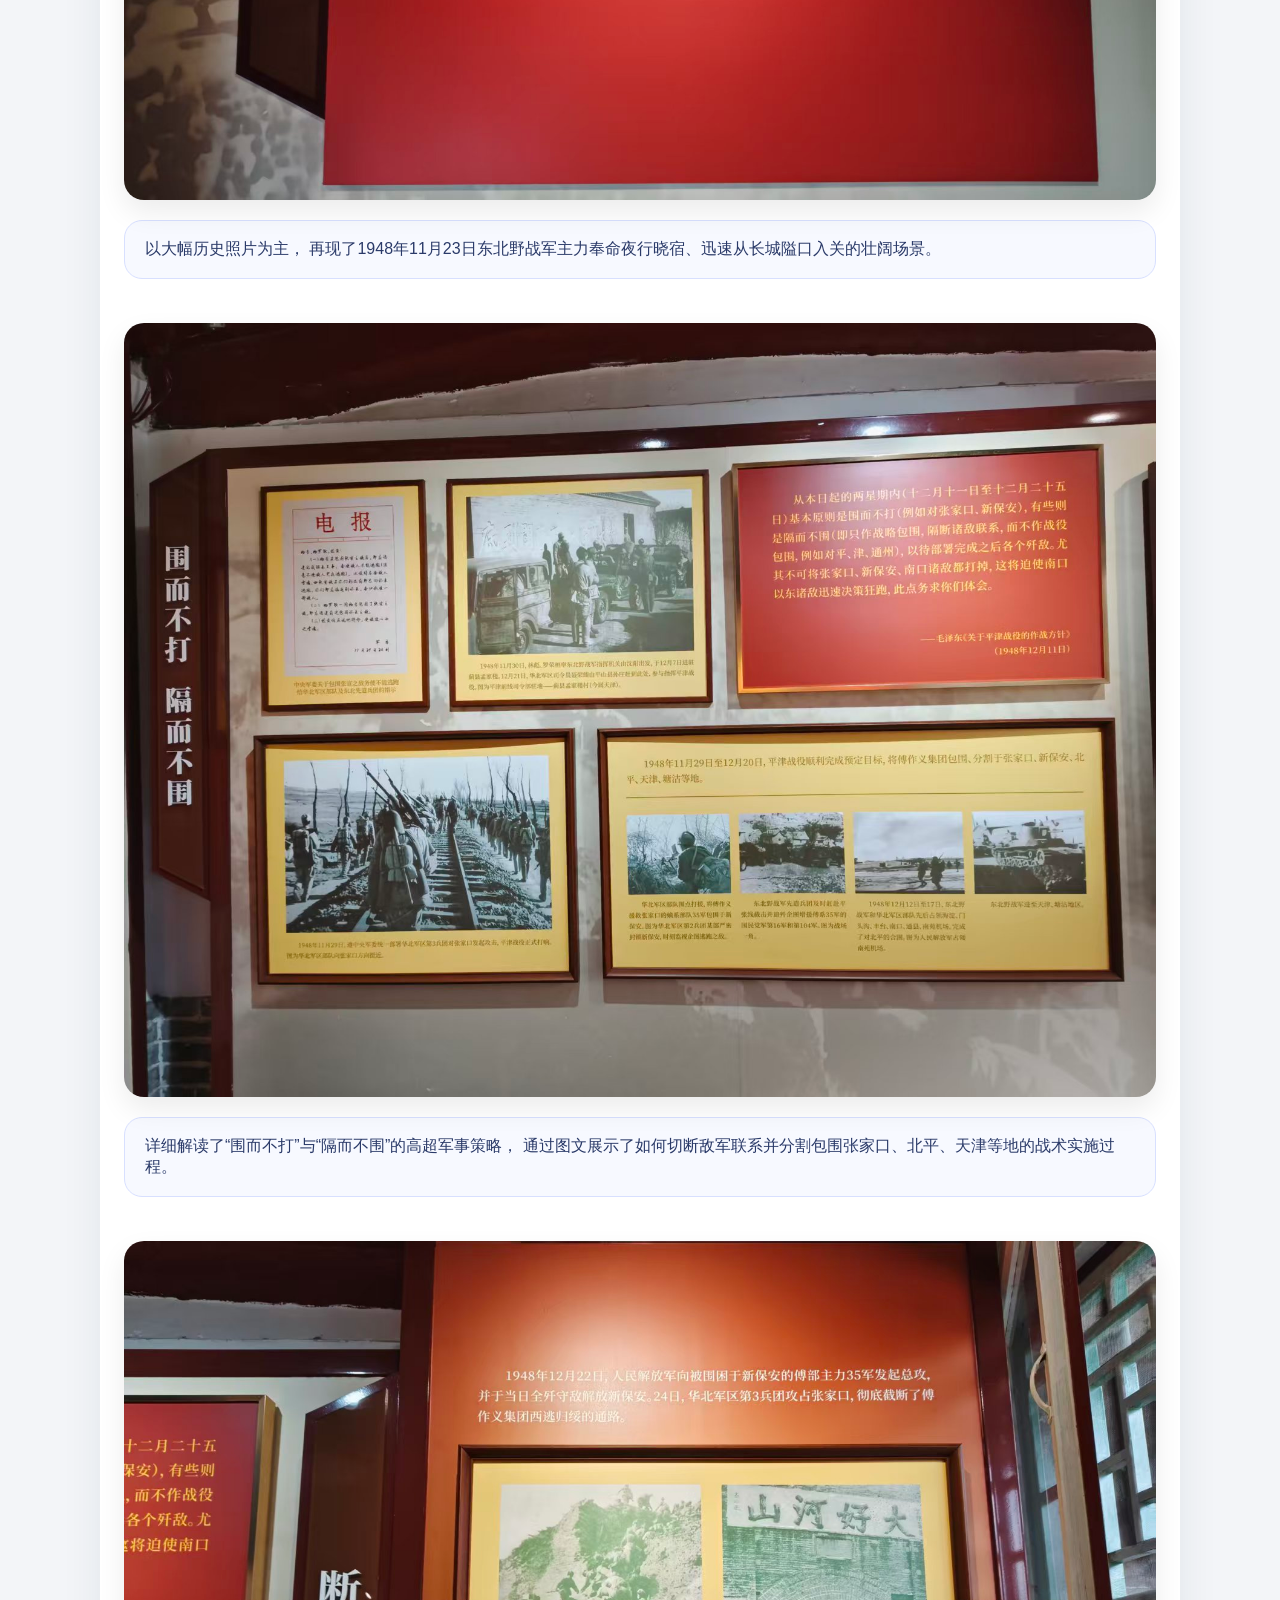
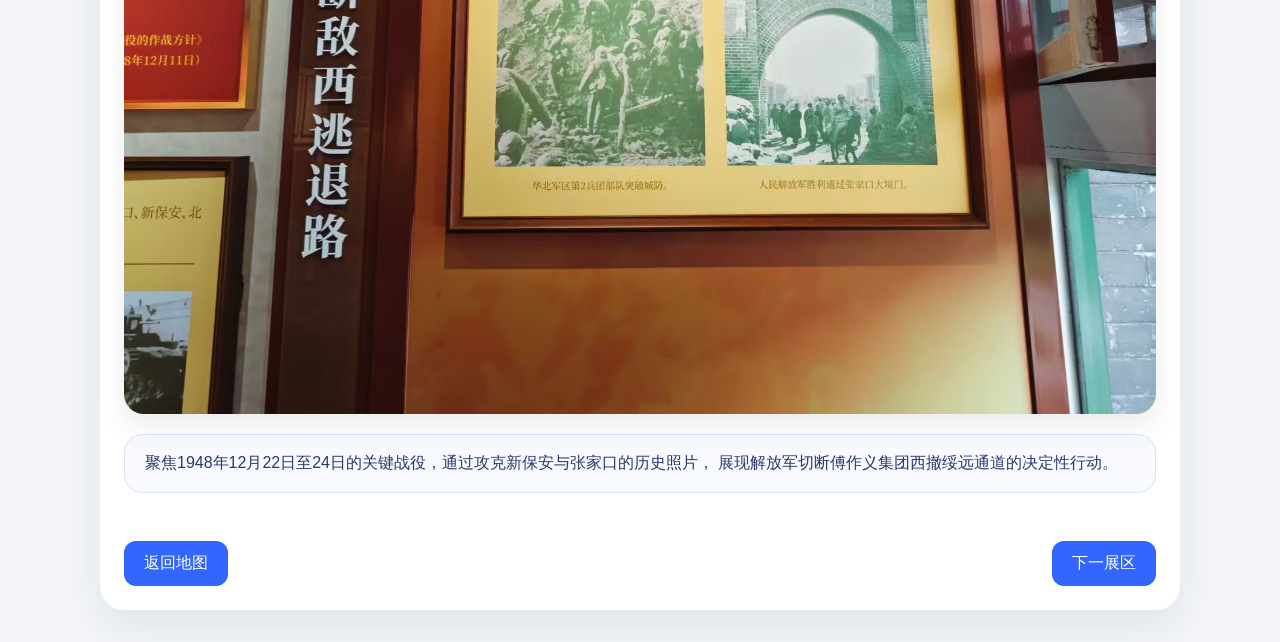
==== commit 01856883: "Add files via upload 更新并修复二维码只能点开一次，加载不出来等问题，展区1-6底部增加按钮，增加使用舒适感等问题" ====
--- a/page1.html
+++ b/page1.html
@@ -5,6 +5,7 @@
   <meta name="viewport" content="width=device-width, initial-scale=1.0" />
   <title>第一展区：战略部署</title>
   <link rel="stylesheet" href="styles.css" />
+  <script src="scroll-reveal.js" defer></script>
 </head>
 <body>
   <main class="page-content">
@@ -69,7 +70,11 @@
     </section>
 
     
-    <a href="index.html">返回地图</a>
+    <nav class="page-nav">
+      <a href="index.html">返回地图</a>
+      <a href="page2.html">下一展区</a>
+    </nav>
   </main>
+
 </body>
 </html>
--- a/styles.css
+++ b/styles.css
@@ -1,125 +1,260 @@
-* {
-  box-sizing: border-box;
-}
-body {
-  margin: 0;
-  font-family: "Segoe UI", Tahoma, Geneva, Verdana, sans-serif;
-  background: #f3f5f8;
-  color: #222;
-}
-main {
-  max-width: 1080px;
-  margin: 32px auto;
-  padding: 16px;
-}
-.page-content {
-  background: #fff;
-  border-radius: 24px;
-  padding: 24px;
-  box-shadow: 0 18px 40px rgba(18, 45, 81, 0.08);
-}
-.page-intro {
-  margin-top: 8px;
-  margin-bottom: 24px;
-  font-size: 1.05rem;
-  color: #444;
-}
-.image-column {
-  display: flex;
-  flex-direction: column;
-  gap: 20px;
-  margin-bottom: 24px;
-}
-.image-column img {
+/* ============================
+   0. Canvas 加载骨架屏动画（新增）
+   ============================ */
+.canvas-container {
+  position: relative;
+  overflow: hidden;
+}
+
+/* 加载中的渐变光带 */
+.canvas-container.loading::after {
+  content: '';
+  position: absolute;
+  top: 0;
+  left: -100%;
   width: 100%;
-  border-radius: 20px;
-  object-fit: cover;
-  box-shadow: 0 12px 28px rgba(0, 0, 0, 0.08);
-}
-.text-box {
-  padding: 18px 20px;
-  background: #f7f9ff;
-  border: 1px solid #d8e0ff;
-  border-radius: 18px;
-  color: #2a3a69;
-  font-size: 1rem;
-  margin-bottom: 24px;
-}
-.page-content a {
-  display: inline-block;
-  padding: 12px 20px;
-  border-radius: 12px;
-  background: #3366ff;
-  color: #fff;
-  text-decoration: none;
-}
-.page-card {
-  display: flex;
-  flex-wrap: wrap;
-  gap: 24px;
-  align-items: center;
-}
-.page-card img {
-  width: 100%;
-  max-width: 520px;
-  border-radius: 20px;
-  object-fit: cover;
-  box-shadow: 0 12px 28px rgba(0, 0, 0, 0.08);
-}
-.page-text {
-  flex: 1;
-  min-width: 280px;
-}
-.page-text h1 {
-  margin-bottom: 12px;
-}
-.page-text p {
-  margin: 16px 0;
-  line-height: 1.8;
-  color: #444;
-}
-.page-text a {
-  display: inline-block;
-  margin-top: 12px;
-  padding: 12px 20px;
-  border-radius: 12px;
-  background: #3366ff;
-  color: #fff;
-  text-decoration: none;
-}
-@media (max-width: 800px) {
-  .page-card {
-    flex-direction: column;
-  }
-}
+  height: 100%;
+  background: linear-gradient(
+    90deg,
+    #e0e0e0 25%,
+    #f0f0f0 50%,
+    #e0e0e0 75%
+  );
+  background-size: 200% 100%;
+  animation: shimmer 1.5s infinite;
+  z-index: 3;
+  border-radius: 16px;
+}
+
+@keyframes shimmer {
+  0%   { left: -100%; }
+  100% { left: 100%; }
+}
+
+/* canvas 加载期间半透明，加载完成后淡入 */
+#floorplan {
+  opacity: 0;
+  transition: opacity 0.5s ease;
+}
+
+#floorplan.loaded {
+  opacity: 1;
+}
+
+/* 加载完成后停掉光带 */
+.canvas-container:not(.loading)::after {
+  animation: none;
+  opacity: 0;
+  transition: opacity 0.3s ease;
+}
+
+/* ============================
+   1. 修复 Canvas 地图适配
+   ============================ */
 .canvas-container {
   background: #fff;
   padding: 16px;
   border-radius: 16px;
   box-shadow: 0 10px 25px rgba(0, 0, 0, 0.08);
-}
-canvas {
   width: 100%;
-  height: auto;
-  border: 1px solid #ddd;
-  border-radius: 8px;
+  max-width: 900px;
+  margin: 0 auto;
+  position: relative;
+}
+
+#floorplan {
+  width: 100%;
+  aspect-ratio: 900 / 640; 
   display: block;
-}
-.legend {
-  margin-top: 24px;
-  padding: 16px;
+  touch-action: manipulation;
+}
+
+/* ============================
+   2. 修复二维码弹窗 (最终整合版)
+   ============================ */
+.qrcode-modal {
+  position: fixed;
+  inset: 0;
+  display: flex;
+  align-items: center;
+  justify-content: center;
+  background: rgba(0, 0, 0, 0.6);
+  z-index: 9999;
+  backdrop-filter: blur(4px);
+
+  /* 淡入淡出动画 */
+  opacity: 0;
+  visibility: hidden;
+  transition: opacity 0.3s ease, visibility 0.3s ease;
+}
+
+.qrcode-modal:not(.hidden) {
+  opacity: 1;
+  visibility: visible;
+}
+
+.qrcode-modal.hidden {
+  opacity: 0;
+  visibility: hidden;
+  pointer-events: none;
+}
+
+.qrcode-card {
+  position: relative;
+  background: #ffffff;
+  padding: 24px;
+  border-radius: 16px;
+  box-shadow: 0 10px 30px rgba(0, 0, 0, 0.2);
+  text-align: center;
+  max-width: 90vw;
+  min-width: 280px;
+
+  /* 卡片弹跳动画 */
+  transform: scale(0.95);
+  transition: transform 0.3s cubic-bezier(0.175, 0.885, 0.32, 1.275);
+}
+
+.qrcode-modal:not(.hidden) .qrcode-card {
+  transform: scale(1);
+}
+
+.qrcode-close {
+  position: absolute;
+  top: -10px;
+  right: -10px;
+  width: 32px;
+  height: 32px;
   background: #fff;
-  border-radius: 16px;
-  box-shadow: 0 8px 18px rgba(0, 0, 0, 0.06);
-}
-.legend ol {
-  padding-left: 20px;
-}
-.legend li {
-  margin-bottom: 8px;
-}
+  border-radius: 50%;
+  box-shadow: 0 2px 8px rgba(0,0,0,0.15);
+  border: none;
+  font-size: 20px;
+  line-height: 32px;
+  color: #666;
+  cursor: pointer;
+  display: flex;
+  align-items: center;
+  justify-content: center;
+  transition: all 0.2s;
+  z-index: 10;
+}
+
+.qrcode-close:hover {
+  background: #f0f0f0;
+  color: #333;
+  transform: rotate(90deg);
+}
+
+.qrcode-box {
+  margin: 10px auto;
+  width: 200px;
+  height: 200px;
+  display: flex;
+  flex-direction: column;
+  align-items: center;
+  justify-content: center;
+  overflow: hidden;
+}
+
+.qrcode-loading-text {
+  color: #999;
+  font-size: 14px;
+}
+
+.qrcode-box canvas {
+  display: none !important;
+}
+
+.qrcode-box img {
+  width: 100% !important;
+  height: auto !important;
+  display: block;
+  object-fit: contain;
+  border-radius: 4px;
+}
+
+.qrcode-note {
+  color: #666;
+  margin-top: 12px;
+  font-size: 14px;
+}
+
+#qrcode table {
+  border-collapse: collapse !important;
+  border-spacing: 0 !important;
+}
+#qrcode td {
+  padding: 0 !important;
+  border: none !important;
+}
+
+/* ============================
+   3. 其他原有样式保持不变
+   ============================ */
+* { box-sizing: border-box; }
+body { margin: 0; font-family: "Segoe UI", sans-serif; background: #f3f5f8; color: #222; }
+main { max-width: 1080px; margin: 32px auto; padding: 16px; }
+.page-content { background: #fff; border-radius: 24px; padding: 24px; box-shadow: 0 18px 40px rgba(18, 45, 81, 0.08); }
+.title-row { display: flex; justify-content: space-between; align-items: center; margin-bottom: 12px; }
+.title-row h1 { margin: 0; font-size: 1.5rem; line-height: 1.2; }
+.share-button { padding: 8px 16px; background: #3366ff; color: #fff; border: none; border-radius: 10px; box-shadow: 0 8px 18px rgba(51,102,255,0.18); cursor: pointer; white-space: nowrap; }
+.share-button:active { transform: translateY(1px); }
+.page-intro { margin-top: 8px; margin-bottom: 24px; font-size: 1.05rem; color: #444; }
+.image-column { display: flex; flex-direction: column; gap: 20px; margin-bottom: 24px; }
+.image-column img { width: 100%; border-radius: 20px; object-fit: cover; box-shadow: 0 12px 28px rgba(0, 0, 0, 0.08); }
+.text-box { padding: 18px 20px; background: #f7f9ff; border: 1px solid #d8e0ff; border-radius: 18px; color: #2a3a69; font-size: 1rem; margin-bottom: 24px; }
+.page-content a { display: inline-block; padding: 12px 20px; border-radius: 12px; background: #3366ff; color: #fff; text-decoration: none; }
+.page-card { display: flex; flex-wrap: wrap; gap: 24px; align-items: center; }
+.page-card img { width: 100%; max-width: 520px; border-radius: 20px; object-fit: cover; box-shadow: 0 12px 28px rgba(0, 0, 0, 0.08); }
+.page-text { flex: 1; min-width: 280px; }
+.page-text h1 { margin-bottom: 12px; }
+.page-text p { margin: 16px 0; line-height: 1.8; color: #444; }
+.page-text a { display: inline-block; margin-top: 12px; padding: 12px 20px; border-radius: 12px; background: #3366ff; color: #fff; text-decoration: none; }
+.page-nav {
+  display: flex;
+  justify-content: space-between;
+  align-items: center;
+}
+
+.nav-right {
+  display: flex;
+  gap: 16px;
+}
+
+.page-nav .nav-btn:first-child {
+  text-align: left;
+}
+
+.nav-center {
+  text-align: center;
+}
+
+.page-nav .nav-btn:last-child {
+  text-align: right;
+}
+
+
+.legend { margin-top: 24px; padding: 16px; background: #fff; border-radius: 16px; box-shadow: 0 8px 18px rgba(0, 0, 0, 0.06); }
+.legend ol { padding-left: 20px; }
+.legend li { margin-bottom: 8px; }
+
 @media (max-width: 800px) {
-  main {
-    margin: 16px;
-  }
-}
+  .page-card { flex-direction: column; }
+  main { margin: 16px; }
+  .title-row { flex-direction: column; align-items: flex-start; gap: 12px; }
+  .share-button { width: 100%; }
+}
+/* ============================
+   图片滚动渐入动画
+   ============================ */
+.image-column img {
+  opacity: 0;
+  transform: translateY(40px);
+  transition: opacity 0.7s ease, transform 0.7s ease;
+}
+
+/* 进入视口后触发 */
+.image-column img.visible {
+  opacity: 1;
+  transform: translateY(0);
+}
